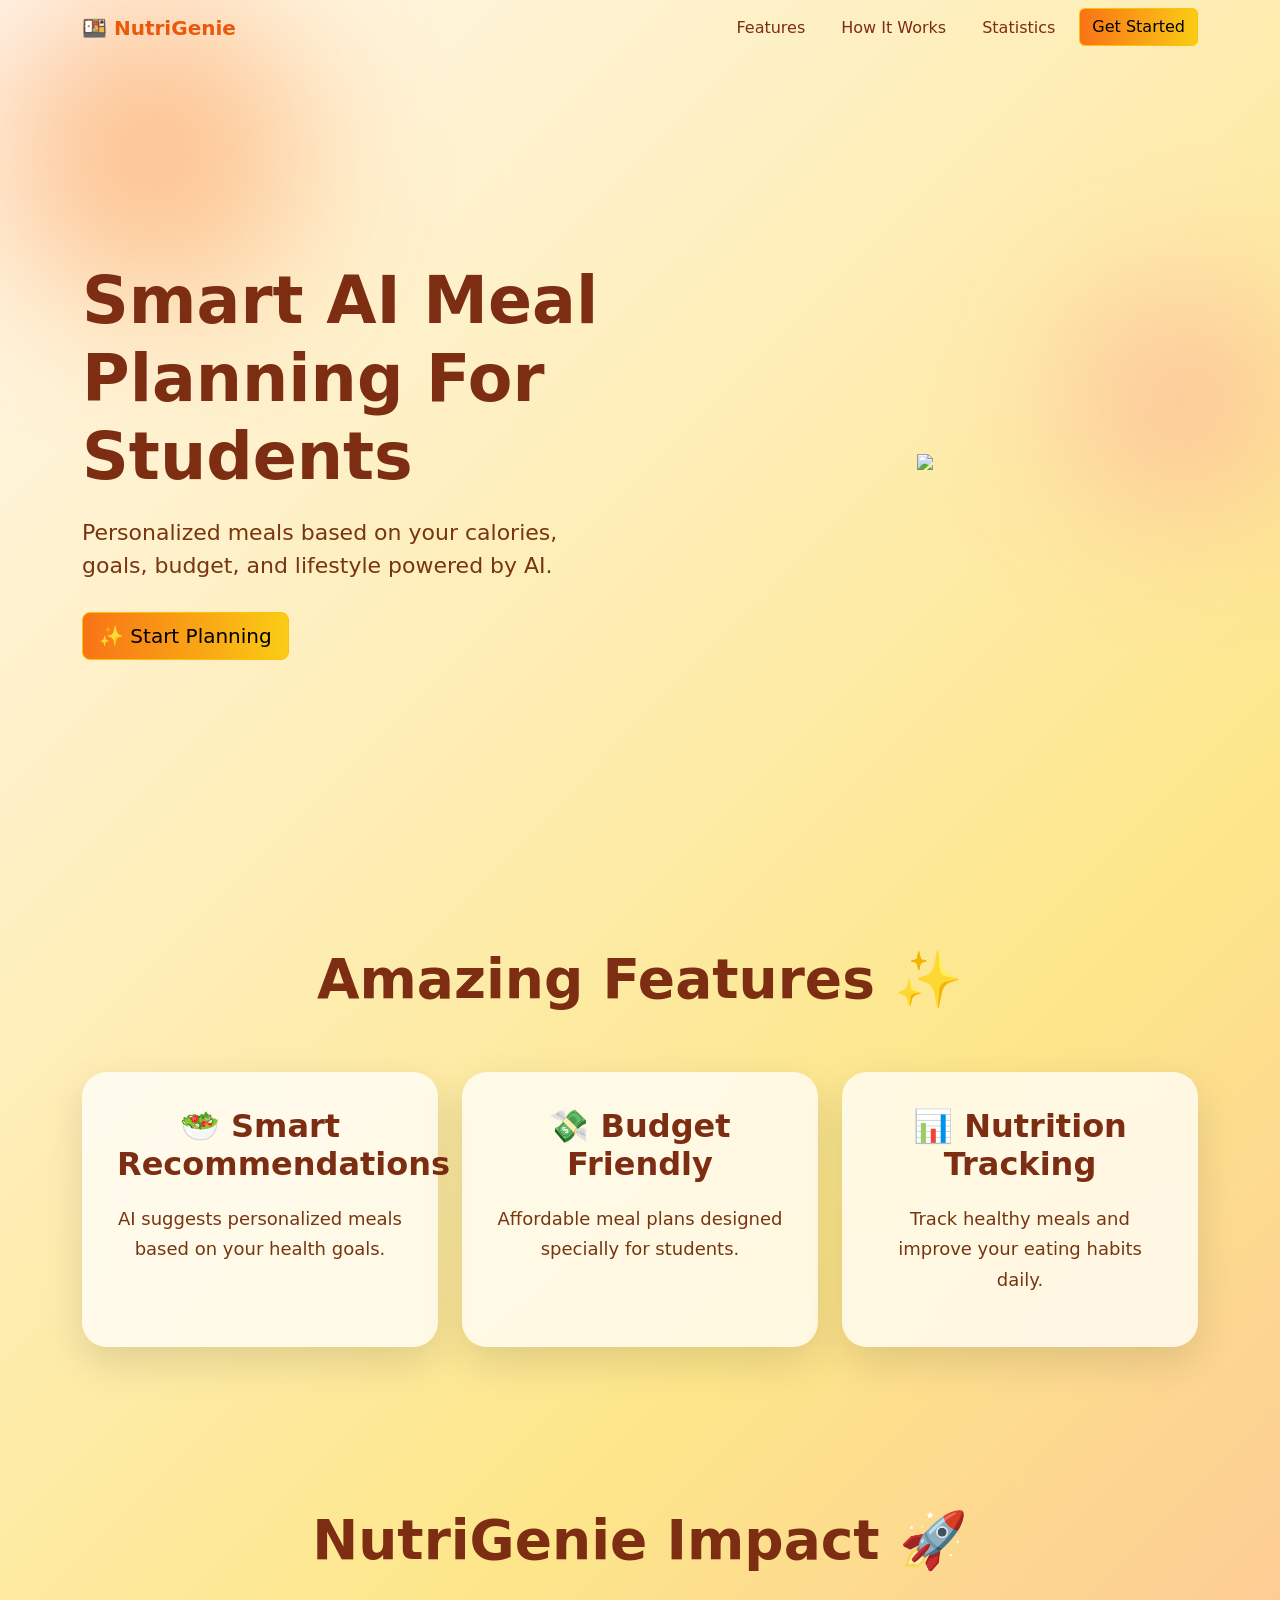
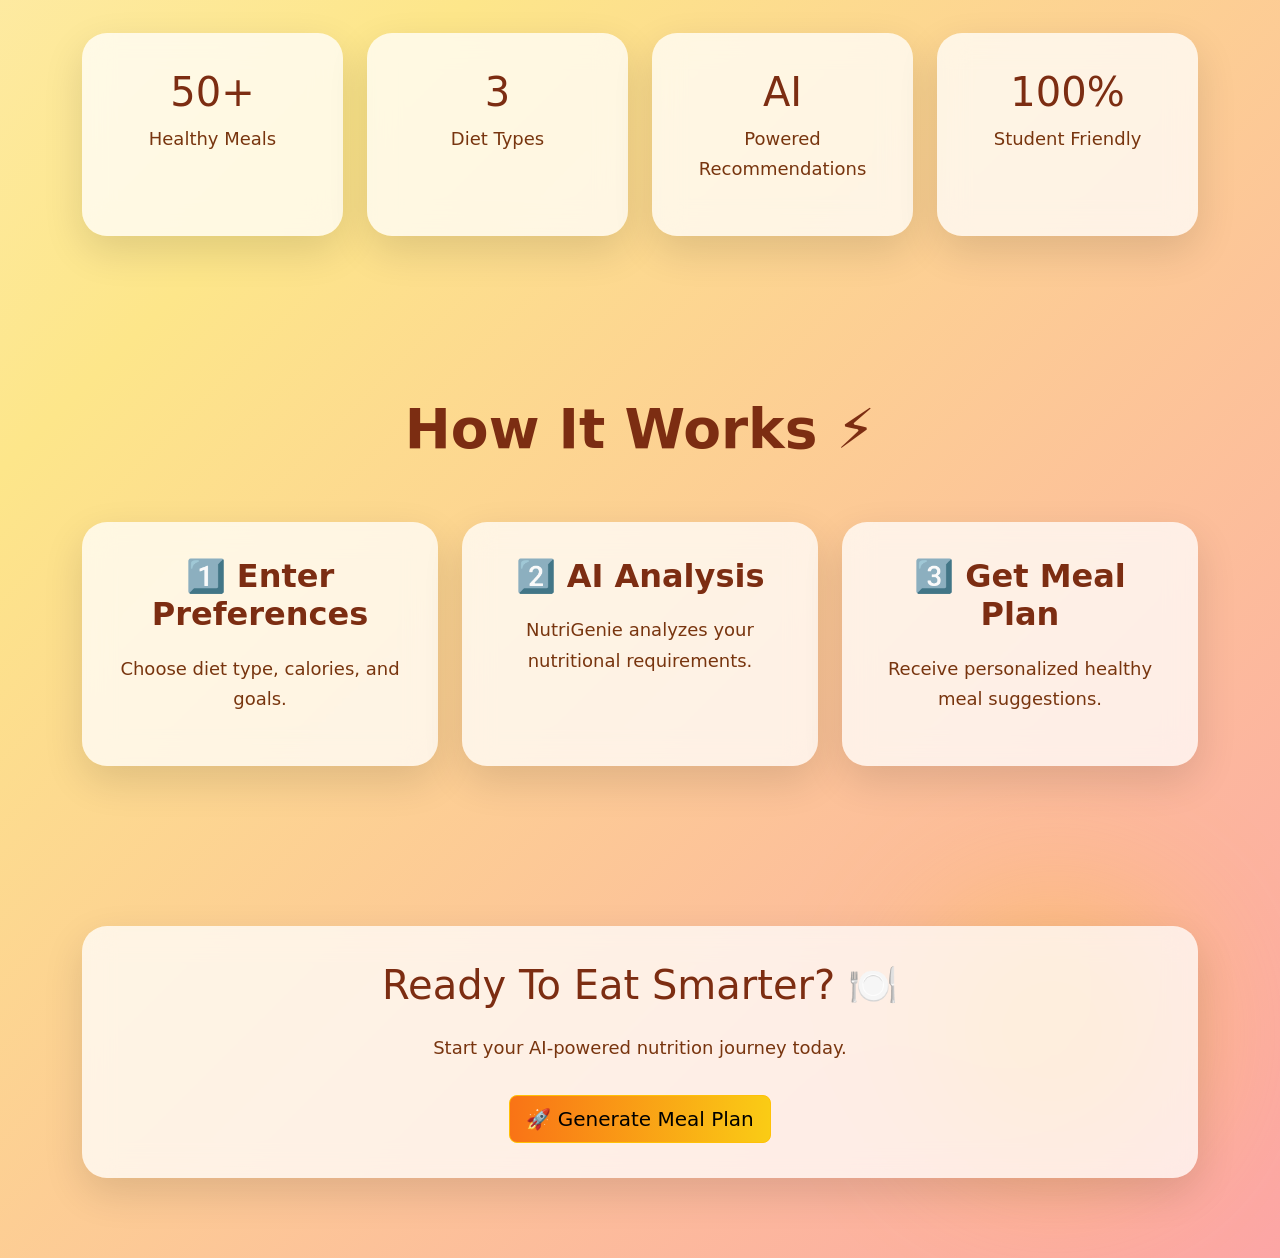
==== frontend/index.html @ 1a361197 "Initial NutriGenie Project" ====
<!DOCTYPE html>
<html lang="en">

<head>

    <meta charset="UTF-8">

    <meta name="viewport"
          content="width=device-width, initial-scale=1.0">

    <title>NutriGenie</title>

    <link rel="stylesheet" href="style.css">

    <link href="https://cdn.jsdelivr.net/npm/bootstrap@5.3.3/dist/css/bootstrap.min.css"
          rel="stylesheet">

</head>

<body>

    <!-- Background Circles -->

    <div class="floating-circle one"></div>
    <div class="floating-circle two"></div>
    <div class="floating-circle three"></div>

    <!-- Navbar -->

    <nav class="navbar navbar-expand-lg">

        <div class="container">

            <a class="navbar-brand"
               href="#">

                🍱 NutriGenie

            </a>

            <button class="navbar-toggler"
                    type="button"
                    data-bs-toggle="collapse"
                    data-bs-target="#navMenu">

                <span class="navbar-toggler-icon"></span>

            </button>

            <div class="collapse navbar-collapse"
                 id="navMenu">

                <ul class="navbar-nav ms-auto">

                    <li class="nav-item">

                        <a class="nav-link"
                           href="#features">

                            Features

                        </a>

                    </li>

                    <li class="nav-item">

                        <a class="nav-link"
                           href="#how">

                            How It Works

                        </a>

                    </li>

                    <li class="nav-item">

                        <a class="nav-link"
                           href="#stats">

                            Statistics

                        </a>

                    </li>

                    <li class="nav-item">

                        <a href="profile.html"
                           class="btn btn-warning ms-3">

                            Get Started

                        </a>

                    </li>

                </ul>

            </div>

        </div>

    </nav>

    <!-- Hero Section -->

    <section class="hero">

        <div class="container">

            <div class="row align-items-center">

                <div class="col-lg-6">

                    <h1>

                        Smart AI Meal Planning For Students

                    </h1>

                    <p>

                        Personalized meals based on your calories,
                        goals, budget, and lifestyle powered by AI.

                    </p>

                    <a href="profile.html"
                       class="btn btn-warning btn-lg">

                        ✨ Start Planning

                    </a>

                </div>

                <div class="col-lg-6 text-center">

                    <img
                        src="https://cdn-icons-png.flaticon.com/512/1046/1046784.png"
                        class="hero-image"
                    >

                </div>

            </div>

        </div>

    </section>

    <!-- Features -->

    <section class="features"
             id="features">

        <div class="container">

            <h2 class="text-center">

                Amazing Features ✨

            </h2>

            <div class="row mt-5">

                <div class="col-md-4">

                    <div class="feature-card">

                        <h3>

                            🥗 Smart Recommendations

                        </h3>

                        <p>

                            AI suggests personalized meals
                            based on your health goals.

                        </p>

                    </div>

                </div>

                <div class="col-md-4">

                    <div class="feature-card">

                        <h3>

                            💸 Budget Friendly

                        </h3>

                        <p>

                            Affordable meal plans designed
                            specially for students.

                        </p>

                    </div>

                </div>

                <div class="col-md-4">

                    <div class="feature-card">

                        <h3>

                            📊 Nutrition Tracking

                        </h3>

                        <p>

                            Track healthy meals and improve
                            your eating habits daily.

                        </p>

                    </div>

                </div>

            </div>

        </div>

    </section>

    <!-- Statistics -->

    <section class="features"
             id="stats">

        <div class="container">

            <h2 class="text-center">

                NutriGenie Impact 🚀

            </h2>

            <div class="row mt-5">

                <div class="col-md-3">

                    <div class="feature-card">

                        <h1>50+</h1>

                        <p>Healthy Meals</p>

                    </div>

                </div>

                <div class="col-md-3">

                    <div class="feature-card">

                        <h1>3</h1>

                        <p>Diet Types</p>

                    </div>

                </div>

                <div class="col-md-3">

                    <div class="feature-card">

                        <h1>AI</h1>

                        <p>Powered Recommendations</p>

                    </div>

                </div>

                <div class="col-md-3">

                    <div class="feature-card">

                        <h1>100%</h1>

                        <p>Student Friendly</p>

                    </div>

                </div>

            </div>

        </div>

    </section>

    <!-- How It Works -->

    <section class="features"
             id="how">

        <div class="container">

            <h2 class="text-center">

                How It Works ⚡

            </h2>

            <div class="row mt-5">

                <div class="col-md-4">

                    <div class="feature-card">

                        <h3>

                            1️⃣ Enter Preferences

                        </h3>

                        <p>

                            Choose diet type,
                            calories, and goals.

                        </p>

                    </div>

                </div>

                <div class="col-md-4">

                    <div class="feature-card">

                        <h3>

                            2️⃣ AI Analysis

                        </h3>

                        <p>

                            NutriGenie analyzes your
                            nutritional requirements.

                        </p>

                    </div>

                </div>

                <div class="col-md-4">

                    <div class="feature-card">

                        <h3>

                            3️⃣ Get Meal Plan

                        </h3>

                        <p>

                            Receive personalized
                            healthy meal suggestions.

                        </p>

                    </div>

                </div>

            </div>

        </div>

    </section>

    <!-- CTA -->

    <section class="features">

        <div class="container">

            <div class="feature-card text-center">

                <h1>

                    Ready To Eat Smarter? 🍽️

                </h1>

                <p class="mt-4">

                    Start your AI-powered nutrition journey today.

                </p>

                <a href="profile.html"
                   class="btn btn-warning btn-lg mt-3">

                    🚀 Generate Meal Plan

                </a>

            </div>

        </div>

    </section>


</body>

</html>
---- frontend/style.css ----
body{
    margin:0;
    padding:0;
    font-family: Arial, sans-serif;
    background: linear-gradient(135deg, #fff7ed, #fde68a, #fca5a5);
    min-height:100vh;
    overflow-x:hidden;
    position:relative;
}

/* Floating Background Circles */

.floating-circle{
    position:absolute;
    border-radius:50%;
    filter:blur(80px);
    opacity:0.4;
    z-index:-1;
}

.one{
    width:300px;
    height:300px;
    background:#f97316;
    top:0;
    left:0;
}

.two{
    width:250px;
    height:250px;
    background:#facc15;
    bottom:100px;
    right:100px;
}

.three{
    width:200px;
    height:200px;
    background:#fb7185;
    top:300px;
    right:0;
}

/* Navbar */

.navbar{
    background:transparent;
    padding:20px 0;
}

.navbar-brand{
    font-size:30px;
    font-weight:bold;
    color:#ea580c !important;
}

.nav-link{
    color:#7c2d12 !important;
    margin-left:20px;
    font-size:18px;
    font-weight:600;
}

.nav-link:hover{
    color:#f97316 !important;
}

/* Hero Section */

.hero{
    min-height:90vh;
    display:flex;
    align-items:center;
}

.hero h1{
    font-size:65px;
    font-weight:bold;
    margin-bottom:20px;
    line-height:1.2;
    color:#7c2d12;
}

.hero p{
    font-size:22px;
    margin-bottom:30px;
    color:#78350f;
}

.hero-image{
    width:80%;
    animation:float 3s ease-in-out infinite;
}

/* Floating Animation */

@keyframes float{

    0%{
        transform:translateY(0px);
    }

    50%{
        transform:translateY(-15px);
    }

    100%{
        transform:translateY(0px);
    }
}

/* Buttons */

.btn-warning,
.custom-btn{

    background:linear-gradient(to right, #f97316, #facc15);
    border:none;
    color:white;
    font-weight:bold;
    padding:15px 28px;
    border-radius:16px;
    transition:0.3s;
    font-size:18px;
}

.btn-warning:hover,
.custom-btn:hover{

    transform:translateY(-3px) scale(1.03);

    box-shadow:0 10px 20px rgba(249,115,22,0.3);
}

/* Features Section */

.features{
    padding:80px 0;
}

.features h2{
    color:#7c2d12;
    font-size:55px;
    font-weight:bold;
    margin-bottom:60px;
}

/* Feature Cards */

.feature-card{
    background:rgba(255,255,255,0.75);
    backdrop-filter:blur(15px);

    padding:35px;

    border-radius:25px;

    text-align:center;

    transition:0.3s;

    color:#7c2d12;

    height:100%;

    box-shadow:0 15px 40px rgba(0,0,0,0.12);
}

.feature-card:hover{
    transform:translateY(-10px) scale(1.03);
}

.feature-card h3{
    margin-bottom:20px;
    font-size:32px;
    font-weight:bold;
}

.feature-card p{
    color:#78350f;
    font-size:18px;
    line-height:1.7;
}

/* Page Title */

.page-title{
    font-size:65px;
    font-weight:bold;
    color:#ea580c;
}

/* Subtitle */

.subtitle{
    font-size:22px;
    color:#7c2d12;
    font-weight:500;
}

/* Form Container */

.form-container{

    background:rgba(255,255,255,0.75);

    backdrop-filter:blur(15px);

    padding:50px;

    border-radius:30px;

    max-width:850px;

    margin:auto;

    box-shadow:0 15px 40px rgba(0,0,0,0.2);
}

/* Emoji Header */

.emoji-header{
    text-align:center;
    font-size:40px;
    margin-bottom:25px;
}

/* Labels */

label{
    color:#7c2d12;
    font-size:20px;
    font-weight:bold;
    margin-bottom:12px;
    display:block;
}

/* Inputs */

.custom-input{

    width:100%;

    padding:18px;

    border:none;

    border-radius:16px;

    background:#fff7ed;

    color:#7c2d12;

    font-size:18px;

    outline:none;

    transition:0.3s;

    border:2px solid transparent;
}

/* Input Focus */

.custom-input:focus{

    border:2px solid #fb923c;

    background:white;

    box-shadow:0 0 0 4px rgba(251,146,60,0.25);
}

/* Dropdown */

.custom-input option{
    color:black;
}

/* Dashboard */

#mealResults h3{

    background:#fff7ed;

    padding:22px;

    border-radius:18px;

    margin-bottom:25px;

    color:#7c2d12;

    font-weight:bold;

    box-shadow:0 5px 15px rgba(0,0,0,0.08);
}

/* Responsive */

@media(max-width:768px){

    .hero{
        text-align:center;
        padding-top:50px;
    }

    .hero h1{
        font-size:42px;
    }

    .hero-image{
        width:65%;
        margin-top:40px;
    }

    .feature-card{
        margin-bottom:30px;
    }

    .page-title{
        font-size:45px;
    }

    .subtitle{
        font-size:18px;
    }

    .form-container{
        padding:30px;
    }

    .custom-input{
        font-size:16px;
    }
}
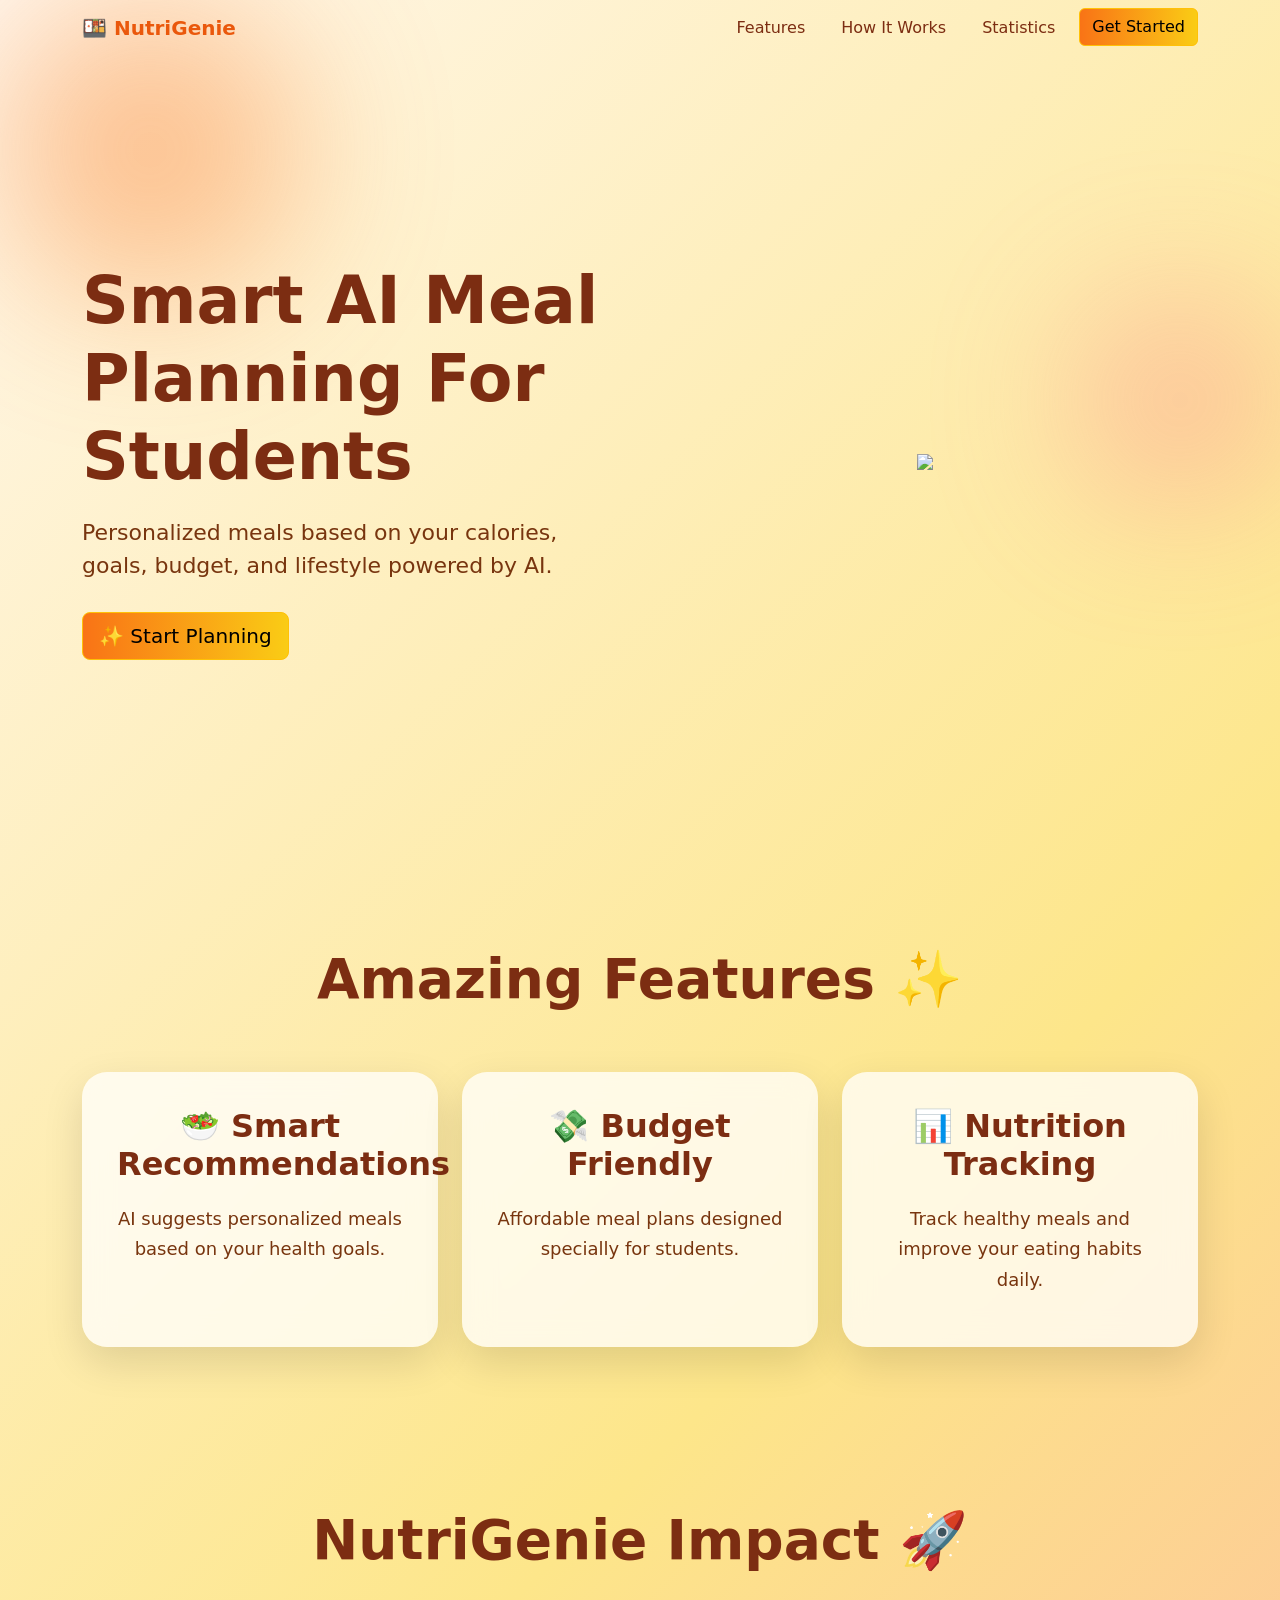
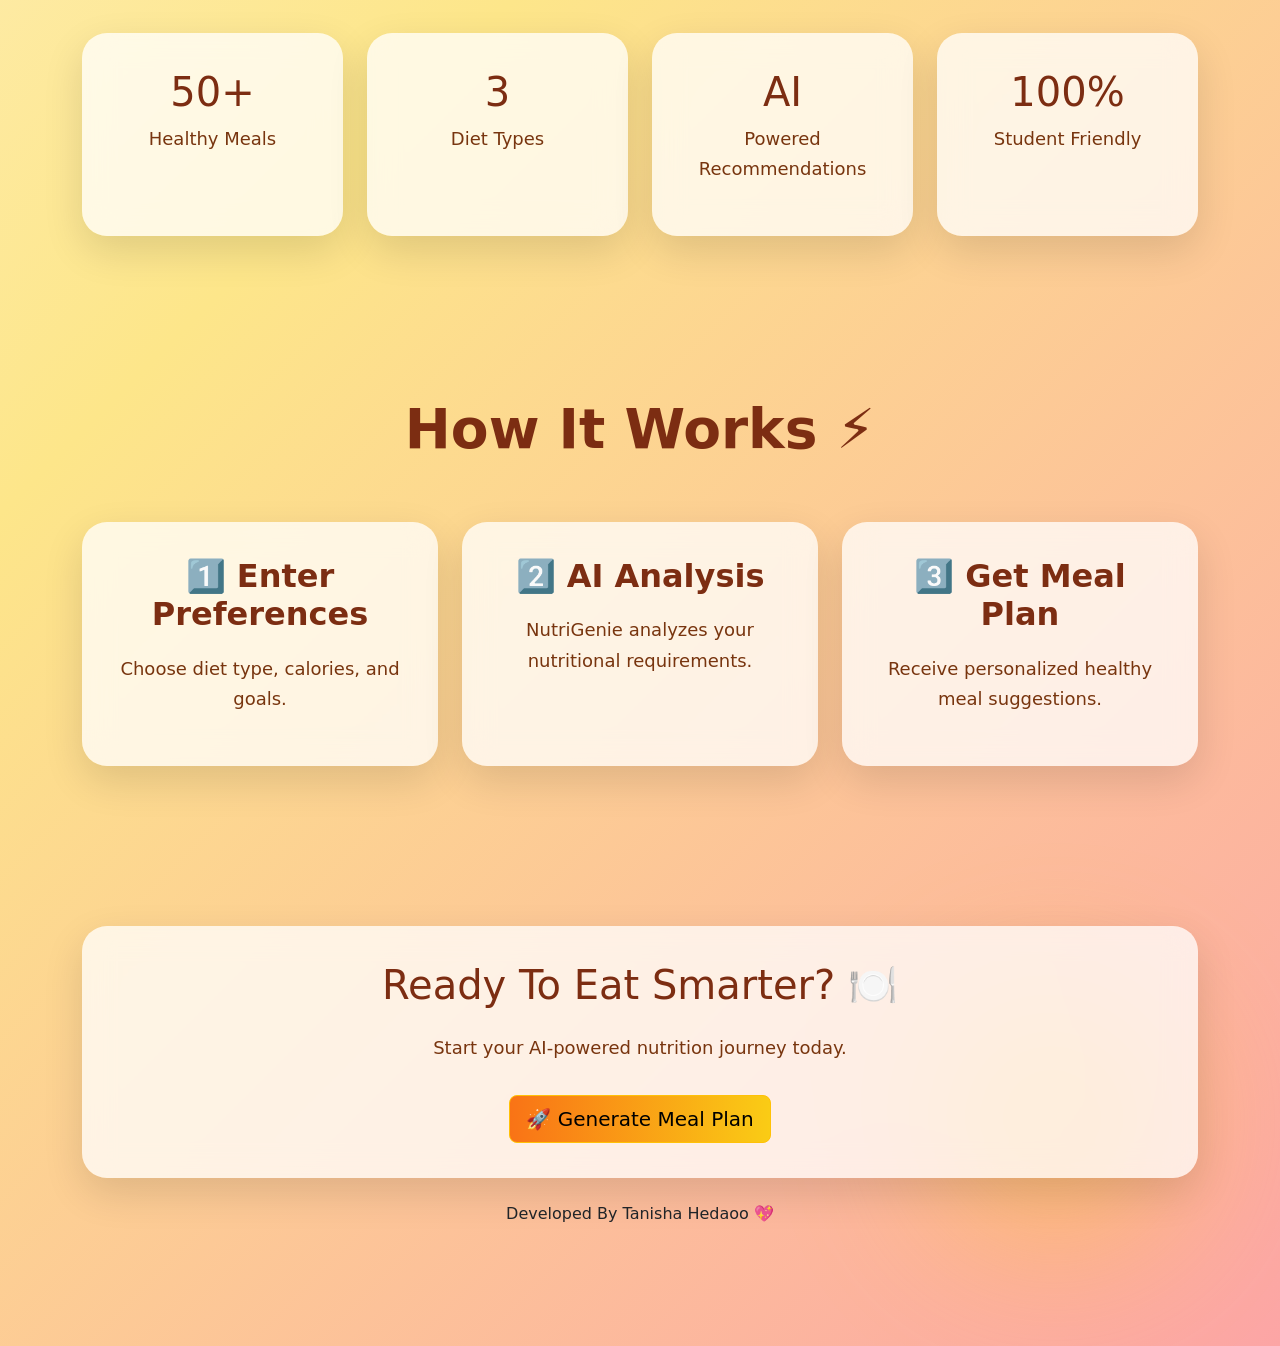
==== commit 7e8354c3: "Updated homepage UI" ====
--- a/frontend/index.html
+++ b/frontend/index.html
@@ -416,7 +416,15 @@
                 </a>
 
             </div>
-
+<footer class="text-center py-4">
+
+    <p class="footer-text">
+
+        Developed By Tanisha Hedaoo 💖
+
+    </p>
+
+</footer>
         </div>
 
     </section>
